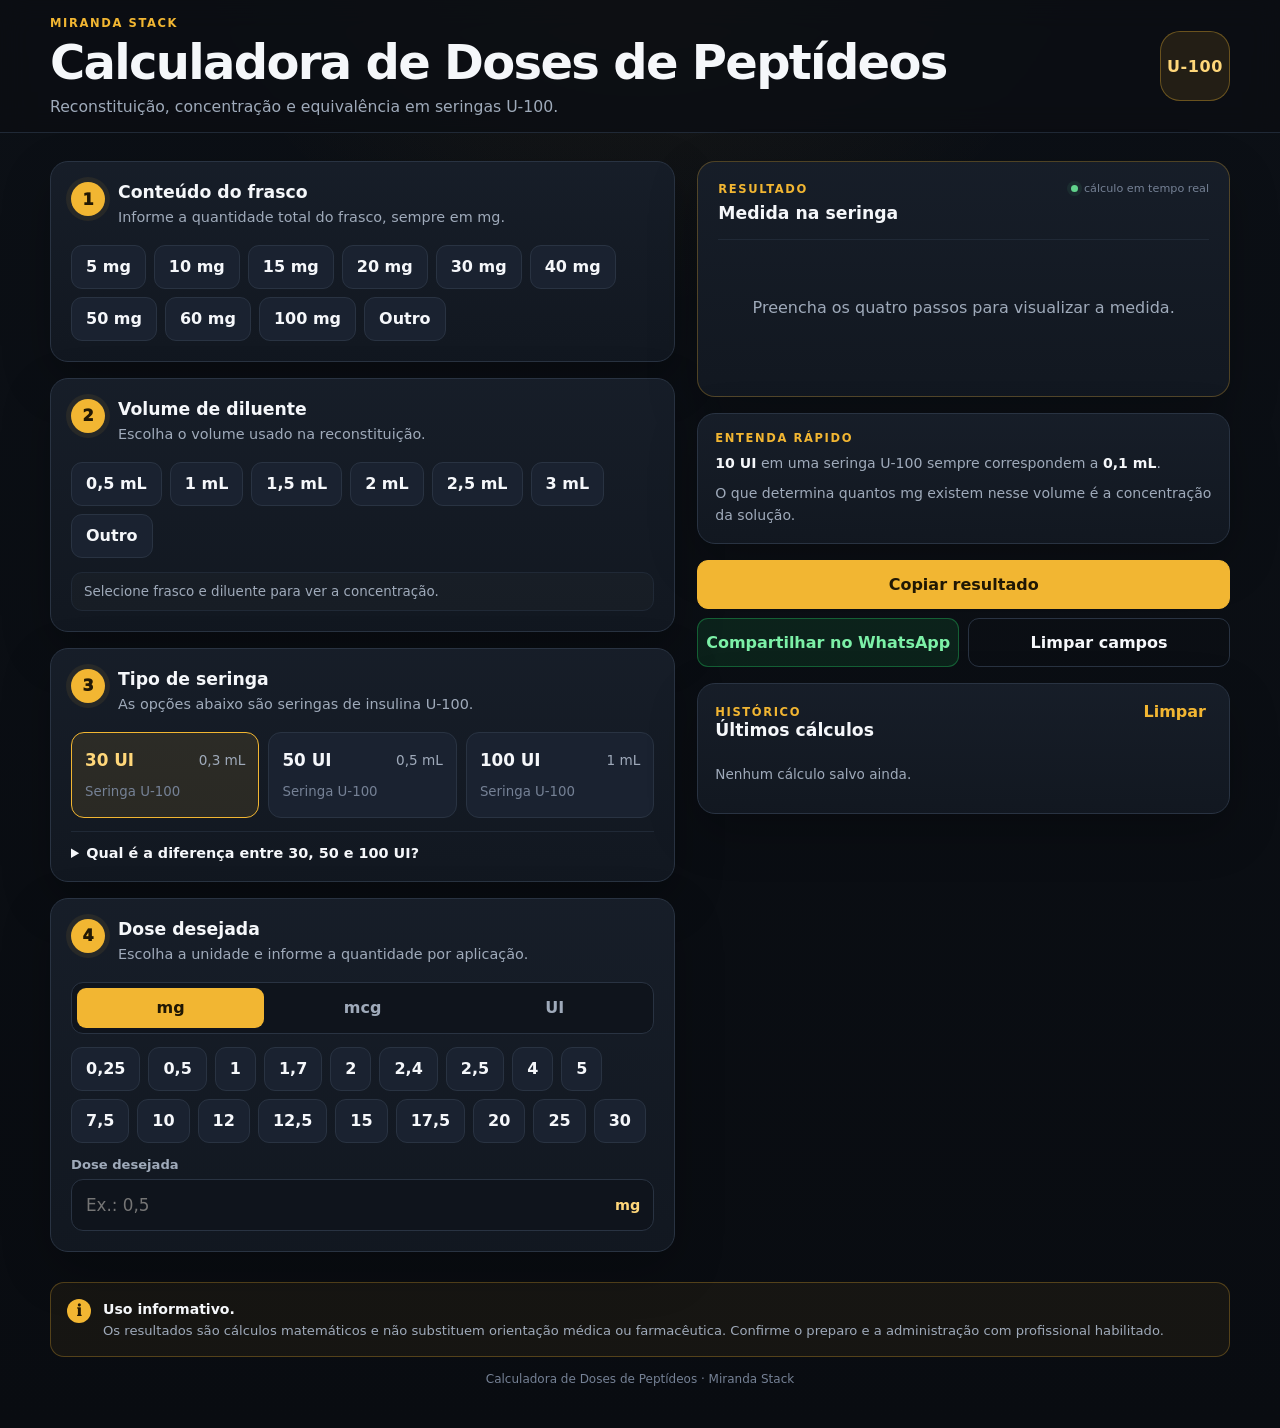
==== index.html @ e57f1956 "feat: publica Calculadora de Doses de Peptídeos" ====
<!doctype html>
<html lang="pt-BR">
<head>
  <meta charset="utf-8">
  <meta name="viewport" content="width=device-width, initial-scale=1">
  <meta name="theme-color" content="#0b0e13">
  <meta name="description" content="Calculadora de reconstituição, concentração e equivalência para seringas U-100.">
  <title>Calculadora de Doses de Peptídeos</title>
  <link rel="stylesheet" href="styles.css?v=2">
</head>
<body>
  <header class="site-header">
    <div class="shell header-inner">
      <div>
        <p class="brand-kicker">MIRANDA STACK</p>
        <h1>Calculadora de Doses de Peptídeos</h1>
        <p class="subtitle">Reconstituição, concentração e equivalência em seringas U-100.</p>
      </div>
      <div class="header-badge">U-100</div>
    </div>
  </header>

  <main class="shell">
    <section class="calculator-layout">
      <div class="form-column">

        <section class="step-card">
          <div class="step-title">
            <span class="step-number">1</span>
            <div>
              <h2>Conteúdo do frasco</h2>
              <p>Informe a quantidade total do frasco, sempre em mg.</p>
            </div>
          </div>
          <div class="chips" id="vialChips"></div>
          <label class="field hidden" id="vialOtherWrap">
            <span>Outro valor</span>
            <div class="input-wrap">
              <input id="vialOther" inputmode="decimal" autocomplete="off" placeholder="Ex.: 12,5">
              <b>mg</b>
            </div>
          </label>
        </section>

        <section class="step-card">
          <div class="step-title">
            <span class="step-number">2</span>
            <div>
              <h2>Volume de diluente</h2>
              <p>Escolha o volume usado na reconstituição.</p>
            </div>
          </div>
          <div class="chips" id="diluentChips"></div>
          <label class="field hidden" id="diluentOtherWrap">
            <span>Outro volume</span>
            <div class="input-wrap">
              <input id="diluentOther" inputmode="decimal" autocomplete="off" placeholder="Ex.: 1,8">
              <b>mL</b>
            </div>
          </label>
          <div class="inline-info" id="liveConcentration">Selecione frasco e diluente para ver a concentração.</div>
        </section>

        <section class="step-card">
          <div class="step-title">
            <span class="step-number">3</span>
            <div>
              <h2>Tipo de seringa</h2>
              <p>As opções abaixo são seringas de insulina U-100.</p>
            </div>
          </div>

          <div class="syringe-options" id="syringeOptions"></div>

          <details class="details-box">
            <summary>Qual é a diferença entre 30, 50 e 100 UI?</summary>
            <div class="details-content">
              <div><strong>30 UI</strong><span>capacidade máxima de 0,3 mL</span></div>
              <div><strong>50 UI</strong><span>capacidade máxima de 0,5 mL</span></div>
              <div><strong>100 UI</strong><span>capacidade máxima de 1,0 mL</span></div>
              <p><b>1 UI em uma seringa U-100 = 0,01 mL.</b> A seringa não altera a concentração. O que muda é a capacidade e a escala física.</p>
            </div>
          </details>
        </section>

        <section class="step-card">
          <div class="step-title">
            <span class="step-number">4</span>
            <div>
              <h2>Dose desejada</h2>
              <p>Escolha a unidade e informe a quantidade por aplicação.</p>
            </div>
          </div>

          <div class="segmented" id="doseUnitSelector">
            <button class="seg active" data-unit="mg" type="button">mg</button>
            <button class="seg" data-unit="mcg" type="button">mcg</button>
            <button class="seg" data-unit="ui" type="button">UI</button>
          </div>

          <div class="chips dose-chips" id="doseChips"></div>

          <label class="field">
            <span>Dose desejada</span>
            <div class="input-wrap">
              <input id="doseInput" inputmode="decimal" autocomplete="off" placeholder="Ex.: 0,5">
              <b id="doseSuffix">mg</b>
            </div>
          </label>
        </section>
      </div>

      <aside class="result-column">
        <section class="result-card">
          <div class="result-head">
            <div>
              <p class="result-kicker">RESULTADO</p>
              <h2>Medida na seringa</h2>
            </div>
            <span class="status-dot">cálculo em tempo real</span>
          </div>

          <div id="resultEmpty" class="result-empty">
            Preencha os quatro passos para visualizar a medida.
          </div>

          <div id="resultContent" class="hidden">
            <div class="pull-block">
              <span>PUXE ATÉ</span>
              <div><strong id="resultUi">0</strong><b>UI</b></div>
            </div>

            <div id="capacityAlert" class="alert hidden"></div>

            <div class="equivalents">
              <div><span>Volume</span><strong><b id="resultMl">0</b> mL</strong></div>
              <div><span>Dose</span><strong><b id="resultMg">0</b> mg</strong></div>
              <div><span>Equivalente</span><strong><b id="resultMcg">0</b> mcg</strong></div>
            </div>

            <section class="syringe-panel" aria-label="Escala visual da seringa">
              <div class="syringe-panel-head">
                <span>Seringa selecionada</span>
                <strong id="syringeTitle">30 UI · 0,3 mL</strong>
              </div>

              <div class="syringe-body">
                <div class="barrel">
                  <div class="liquid" id="syringeFill"></div>
                  <div class="dose-line" id="doseMarker"><span id="doseMarkerLabel">0 UI</span></div>
                  <div class="scale-layer" id="ticks"></div>
                </div>
                <div class="needle"></div>
              </div>

              <div class="scale-caption">Os números abaixo correspondem à graduação da seringa em UI.</div>
            </section>

            <div class="metrics">
              <div>
                <span>Concentração</span>
                <strong id="concentrationMg">0 mg/mL</strong>
                <small id="concentrationMcg">0 mcg/mL</small>
              </div>
              <div>
                <span>Doses no frasco</span>
                <strong id="doseCount">0</strong>
                <small>aproximadamente</small>
              </div>
            </div>
          </div>
        </section>

        <section class="explain-card">
          <div class="section-label">ENTENDA RÁPIDO</div>
          <div id="quickExplain">
            <p><strong>10 UI</strong> em uma seringa U-100 sempre correspondem a <strong>0,1 mL</strong>.</p>
            <p>O que determina quantos mg existem nesse volume é a concentração da solução.</p>
          </div>
        </section>

        <section class="actions">
          <button id="copyBtn" class="btn btn-primary" type="button">Copiar resultado</button>
          <button id="whatsappBtn" class="btn btn-whatsapp" type="button">Compartilhar no WhatsApp</button>
          <button id="clearBtn" class="btn btn-secondary" type="button">Limpar campos</button>
        </section>

        <section class="history-card">
          <div class="history-head">
            <div>
              <span class="section-label">HISTÓRICO</span>
              <h2>Últimos cálculos</h2>
            </div>
            <button id="clearHistoryBtn" class="text-button" type="button">Limpar</button>
          </div>
          <div id="historyList" class="history-list"></div>
        </section>
      </aside>
    </section>

    <footer class="site-footer">
      <div class="footer-notice">
        <span class="footer-icon">i</span>
        <div>
          <strong>Uso informativo.</strong>
          <p>Os resultados são cálculos matemáticos e não substituem orientação médica ou farmacêutica. Confirme o preparo e a administração com profissional habilitado.</p>
        </div>
      </div>
      <p class="footer-brand">Calculadora de Doses de Peptídeos · Miranda Stack</p>
    </footer>
  </main>

  <div id="toast" class="toast" role="status" aria-live="polite"></div>
  <script src="app.js?v=2"></script>
</body>
</html>
---- styles.css ----
:root{
  --bg:#0b0e13;
  --bg-soft:#10151d;
  --surface:#151b24;
  --surface-2:#1a2230;
  --surface-3:#0f141c;
  --border:#293342;
  --border-soft:#202936;
  --text:#f5f7fa;
  --muted:#9faaba;
  --muted-2:#758195;
  --accent:#f2b632;
  --accent-soft:#ffd77a;
  --accent-bg:rgba(242,182,50,.10);
  --danger:#ff7777;
  --danger-bg:rgba(255,119,119,.10);
  --whatsapp:#25d366;
  --shadow:0 18px 50px rgba(0,0,0,.24);
  --radius:18px;
}

*{box-sizing:border-box}
html{color-scheme:dark}
body{
  margin:0;
  font-family:Inter,ui-sans-serif,system-ui,-apple-system,BlinkMacSystemFont,"Segoe UI",sans-serif;
  color:var(--text);
  background:
    radial-gradient(circle at 50% -12%,rgba(242,182,50,.08),transparent 28%),
    linear-gradient(180deg,#0c1016 0,#090c11 100%);
  min-height:100vh;
}
button,input{font:inherit}
button{cursor:pointer}
button:focus-visible,input:focus-visible,summary:focus-visible{
  outline:2px solid var(--accent);
  outline-offset:3px;
}
.shell{width:min(1180px,calc(100% - 32px));margin:0 auto}

.site-header{
  border-bottom:1px solid var(--border-soft);
  background:rgba(11,14,19,.82);
  backdrop-filter:blur(14px);
}
.header-inner{
  min-height:132px;
  display:flex;
  align-items:center;
  justify-content:space-between;
  gap:24px;
}
.brand-kicker,.section-label,.result-kicker{
  margin:0 0 7px;
  font-size:.72rem;
  font-weight:850;
  letter-spacing:.14em;
  color:var(--accent);
}
h1{margin:0;font-size:clamp(1.9rem,4vw,3rem);line-height:1.06;letter-spacing:-.035em}
.subtitle{margin:9px 0 0;color:var(--muted);font-size:.98rem}
.header-badge{
  flex:0 0 auto;
  display:grid;
  place-items:center;
  width:70px;height:70px;
  border:1px solid rgba(242,182,50,.34);
  background:var(--accent-bg);
  border-radius:20px;
  color:var(--accent-soft);
  font-weight:900;
  letter-spacing:.04em;
}

.calculator-layout{
  display:grid;
  grid-template-columns:minmax(0,1.08fr) minmax(360px,.92fr);
  gap:22px;
  align-items:start;
  padding:28px 0 0;
}
.form-column,.result-column{display:grid;gap:16px}
.result-column{position:sticky;top:16px}

.step-card,.result-card,.explain-card,.history-card{
  border:1px solid var(--border);
  background:linear-gradient(180deg,rgba(23,30,41,.98),rgba(18,24,33,.98));
  box-shadow:var(--shadow);
  border-radius:var(--radius);
}
.step-card{padding:20px}
.step-title{display:flex;gap:13px;align-items:flex-start;margin-bottom:17px}
.step-number{
  flex:0 0 auto;
  width:34px;height:34px;
  border-radius:50%;
  display:grid;place-items:center;
  background:var(--accent);
  color:#221804;
  font-weight:950;
  box-shadow:0 0 0 5px rgba(242,182,50,.08);
}
.step-title h2,.history-head h2,.result-head h2{margin:0;font-size:1.08rem}
.step-title p{margin:5px 0 0;color:var(--muted);font-size:.9rem;line-height:1.45}

.chips{display:flex;flex-wrap:wrap;gap:8px}
.chip{
  min-height:44px;
  padding:0 14px;
  border:1px solid var(--border);
  border-radius:11px;
  background:var(--surface-2);
  color:var(--text);
  font-weight:780;
  transition:.15s ease;
}
.chip:hover{border-color:#445166;transform:translateY(-1px)}
.chip.active{
  border-color:var(--accent);
  background:var(--accent-bg);
  color:var(--accent-soft);
  box-shadow:inset 0 0 0 1px rgba(242,182,50,.10);
}

.field{display:grid;gap:7px;margin-top:14px}
.field>span{color:var(--muted);font-size:.82rem;font-weight:750}
.input-wrap{position:relative}
.input-wrap input{
  width:100%;
  height:52px;
  padding:0 68px 0 14px;
  border:1px solid var(--border);
  border-radius:12px;
  background:var(--surface-3);
  color:var(--text);
  font-size:1.05rem;
  outline:none;
}
.input-wrap input:focus{border-color:var(--accent);box-shadow:0 0 0 3px rgba(242,182,50,.08)}
.input-wrap b{
  position:absolute;right:14px;top:50%;transform:translateY(-50%);
  color:var(--accent-soft);font-size:.9rem;
}
.hidden{display:none!important}

.inline-info{
  margin-top:14px;
  padding:11px 12px;
  border:1px solid var(--border-soft);
  border-radius:11px;
  background:rgba(255,255,255,.018);
  color:var(--muted);
  font-size:.84rem;
}
.inline-info strong{color:var(--text)}

.syringe-options{display:grid;grid-template-columns:repeat(3,1fr);gap:9px}
.syringe-option{
  min-height:86px;
  padding:13px;
  text-align:left;
  display:grid;
  grid-template-columns:1fr auto;
  grid-template-areas:"ui ml" "sub sub";
  align-items:center;
  border:1px solid var(--border);
  border-radius:13px;
  background:var(--surface-2);
  color:var(--text);
}
.syringe-option strong{grid-area:ui;font-size:1.05rem}
.syringe-option span{grid-area:ml;color:var(--muted);font-size:.85rem}
.syringe-option small{grid-area:sub;color:var(--muted-2);margin-top:4px}
.syringe-option.active{
  border-color:var(--accent);
  background:var(--accent-bg);
}
.syringe-option.active strong{color:var(--accent-soft)}

.details-box{
  margin-top:13px;
  border-top:1px solid var(--border-soft);
  padding-top:13px;
}
.details-box summary{
  color:var(--text);
  font-weight:800;
  font-size:.9rem;
}
.details-content{padding-top:10px}
.details-content>div{
  display:flex;justify-content:space-between;gap:12px;
  padding:8px 0;
  border-bottom:1px solid var(--border-soft);
  color:var(--muted);
  font-size:.86rem;
}
.details-content>div strong{color:var(--text)}
.details-content p{color:var(--muted);font-size:.86rem;line-height:1.5;margin:12px 0 0}
.details-content p b{color:var(--text)}

.segmented{
  display:grid;
  grid-template-columns:repeat(3,1fr);
  gap:5px;
  padding:5px;
  margin-bottom:13px;
  border:1px solid var(--border);
  border-radius:12px;
  background:var(--surface-3);
}
.seg{
  min-height:40px;
  border:0;
  border-radius:9px;
  background:transparent;
  color:var(--muted);
  font-weight:850;
}
.seg.active{background:var(--accent);color:#201704}

.result-card{padding:20px;border-color:rgba(242,182,50,.27)}
.result-head{
  display:flex;justify-content:space-between;gap:12px;align-items:flex-start;
  padding-bottom:16px;border-bottom:1px solid var(--border-soft)
}
.status-dot{
  color:var(--muted-2);
  font-size:.7rem;
  white-space:nowrap;
}
.status-dot::before{
  content:"";
  display:inline-block;
  width:7px;height:7px;border-radius:50%;
  background:#61d38c;
  margin-right:6px;
  box-shadow:0 0 0 4px rgba(97,211,140,.08);
}
.result-empty{padding:56px 15px;text-align:center;color:var(--muted);line-height:1.5}
.pull-block{text-align:center;padding:22px 0 4px}
.pull-block>span{color:var(--muted);font-size:.77rem;font-weight:850;letter-spacing:.12em}
.pull-block>div{display:flex;justify-content:center;align-items:baseline;gap:8px;margin-top:4px}
.pull-block strong{
  font-size:clamp(4rem,10vw,6.4rem);
  line-height:.9;
  letter-spacing:-.06em;
  color:var(--accent);
  font-weight:950;
}
.pull-block b{font-size:1.08rem;color:var(--accent-soft)}

.alert{
  margin:12px 0 0;
  padding:11px 12px;
  border:1px solid rgba(255,119,119,.42);
  background:var(--danger-bg);
  color:#ffb7b7;
  border-radius:11px;
  font-size:.86rem;
}

.equivalents{display:grid;grid-template-columns:repeat(3,1fr);gap:8px;margin-top:15px}
.equivalents>div{
  padding:11px 9px;
  text-align:center;
  border:1px solid var(--border-soft);
  border-radius:11px;
  background:var(--surface-3);
}
.equivalents span{display:block;color:var(--muted-2);font-size:.7rem;text-transform:uppercase;letter-spacing:.06em}
.equivalents strong{display:block;margin-top:3px;color:var(--text);font-size:.9rem}
.equivalents strong b{font-size:1.02rem}

.syringe-panel{
  margin-top:18px;
  padding:15px 14px 16px;
  border:1px solid var(--border);
  border-radius:14px;
  background:#eef2f6;
  color:#161b22;
}
.syringe-panel-head{display:flex;justify-content:space-between;gap:10px;align-items:center;margin-bottom:12px}
.syringe-panel-head span{font-size:.72rem;color:#626d79;text-transform:uppercase;letter-spacing:.06em;font-weight:800}
.syringe-panel-head strong{font-size:.82rem;color:#1c232d}
.syringe-body{display:flex;align-items:center;padding:16px 6px 34px}
.barrel{
  position:relative;
  flex:1;
  height:72px;
  border:2px solid #8b95a3;
  border-radius:6px 13px 13px 6px;
  background:linear-gradient(180deg,#fff,#e8edf2);
  box-shadow:inset 0 0 0 5px rgba(255,255,255,.55);
}
.needle{width:32px;height:2px;background:#89939f;position:relative}
.needle::after{
  content:"";
  position:absolute;right:-10px;top:-1px;
  width:10px;height:2px;background:#89939f;
}
.liquid{
  position:absolute;left:0;top:0;bottom:0;width:0;
  background:linear-gradient(90deg,rgba(242,182,50,.28),rgba(242,182,50,.60));
  border-radius:4px 0 0 4px;
  transition:width .18s ease;
}
.scale-layer{position:absolute;inset:0;pointer-events:none}
.tick-line{
  position:absolute;top:0;
  width:1px;height:16px;
  background:#3d4650;
  transform:translateX(-50%);
}
.tick-line.major{height:28px;width:2px;background:#202832}
.tick-number{
  position:absolute;top:78px;
  transform:translateX(-50%);
  font-size:10px;
  font-weight:800;
  color:#303945;
  white-space:nowrap;
}
.tick-number.first{transform:none}
.tick-number.last{transform:translateX(-100%)}
.dose-line{
  position:absolute;
  top:-8px;bottom:-8px;
  width:3px;
  background:#c88f05;
  box-shadow:0 0 0 2px rgba(242,182,50,.18);
  z-index:3;
  transition:left .18s ease;
}
.dose-line span{
  position:absolute;
  bottom:80px;left:50%;
  transform:translateX(-50%);
  padding:4px 7px;
  border-radius:7px;
  background:#1b2028;
  color:#fff;
  font-size:10px;
  font-weight:850;
  white-space:nowrap;
}
.dose-line span::after{
  content:"";
  position:absolute;left:50%;bottom:-4px;
  transform:translateX(-50%);
  border-left:4px solid transparent;border-right:4px solid transparent;border-top:4px solid #1b2028;
}
.scale-caption{margin-top:5px;color:#697380;font-size:.7rem;text-align:center}

.metrics{display:grid;grid-template-columns:1.2fr .8fr;gap:9px;margin-top:15px}
.metrics>div{
  padding:12px;
  border:1px solid var(--border-soft);
  border-radius:11px;
  background:var(--surface-3);
}
.metrics span,.metrics small{display:block;color:var(--muted-2);font-size:.72rem}
.metrics strong{display:block;margin:4px 0 2px;font-size:1rem}

.explain-card,.history-card{padding:17px}
.explain-card p{color:var(--muted);font-size:.88rem;line-height:1.55;margin:8px 0 0}
.explain-card strong{color:var(--text)}

.actions{display:grid;grid-template-columns:1fr 1fr;gap:9px}
.btn{
  min-height:49px;
  border-radius:11px;
  border:1px solid var(--border);
  font-weight:850;
  color:var(--text);
  background:var(--surface-2);
}
.btn-primary{grid-column:1/-1;background:var(--accent);border-color:var(--accent);color:#201704}
.btn-whatsapp{background:rgba(37,211,102,.10);border-color:rgba(37,211,102,.35);color:#7cf0a7}
.btn-secondary{background:transparent}

.history-head{display:flex;justify-content:space-between;align-items:flex-start;gap:12px}
.text-button{border:0;background:transparent;color:var(--accent);font-weight:800}
.history-list{display:grid;gap:8px;margin-top:12px}
.history-empty{color:var(--muted);font-size:.85rem}
.history-item{
  display:flex;justify-content:space-between;gap:12px;
  padding:10px 11px;
  border:1px solid var(--border-soft);
  border-radius:10px;
  background:var(--surface-3);
}
.history-item small{display:block;color:var(--muted-2);font-size:.74rem;margin-top:2px}
.history-item strong{color:var(--accent-soft);white-space:nowrap}

.site-footer{padding:30px 0 42px}
.footer-notice{
  display:flex;gap:12px;align-items:flex-start;
  padding:16px;
  border:1px solid rgba(242,182,50,.28);
  background:rgba(242,182,50,.055);
  border-radius:14px;
}
.footer-icon{
  flex:0 0 auto;
  width:24px;height:24px;
  display:grid;place-items:center;
  border-radius:50%;
  background:var(--accent);
  color:#211704;
  font-weight:950;
  font-family:Georgia,serif;
}
.footer-notice strong{font-size:.88rem}
.footer-notice p{margin:3px 0 0;color:var(--muted);font-size:.82rem;line-height:1.45}
.footer-brand{text-align:center;color:var(--muted-2);font-size:.75rem;margin:15px 0 0}

.toast{
  position:fixed;left:50%;bottom:18px;z-index:20;
  transform:translate(-50%,25px);
  opacity:0;pointer-events:none;
  background:#f4f6f8;color:#161a20;
  padding:10px 14px;border-radius:999px;
  font-weight:800;font-size:.84rem;
  transition:.18s ease;
}
.toast.show{opacity:1;transform:translate(-50%,0)}

@media(max-width:900px){
  .calculator-layout{grid-template-columns:1fr}
  .result-column{position:static}
}
@media(max-width:620px){
  .shell{width:min(100% - 18px,680px)}
  .header-inner{min-height:112px}
  .header-badge{width:56px;height:56px;border-radius:16px}
  h1{font-size:1.75rem}
  .subtitle{font-size:.88rem}
  .calculator-layout{padding-top:14px;gap:12px}
  .form-column,.result-column{gap:12px}
  .step-card,.result-card,.explain-card,.history-card{border-radius:15px}
  .step-card,.result-card{padding:15px}
  .step-title{margin-bottom:14px}
  .syringe-options{grid-template-columns:1fr}
  .syringe-option{min-height:62px}
  .equivalents{grid-template-columns:repeat(3,1fr)}
  .equivalents>div{padding:9px 5px}
  .equivalents strong{font-size:.77rem}
  .equivalents strong b{font-size:.92rem}
  .metrics{grid-template-columns:1fr}
  .syringe-panel{padding:13px 8px 14px}
  .syringe-body{padding-left:1px;padding-right:1px}
  .tick-number{font-size:9px}
  .dose-line span{font-size:9px}
  .actions{grid-template-columns:1fr}
  .btn-primary{grid-column:auto}
}
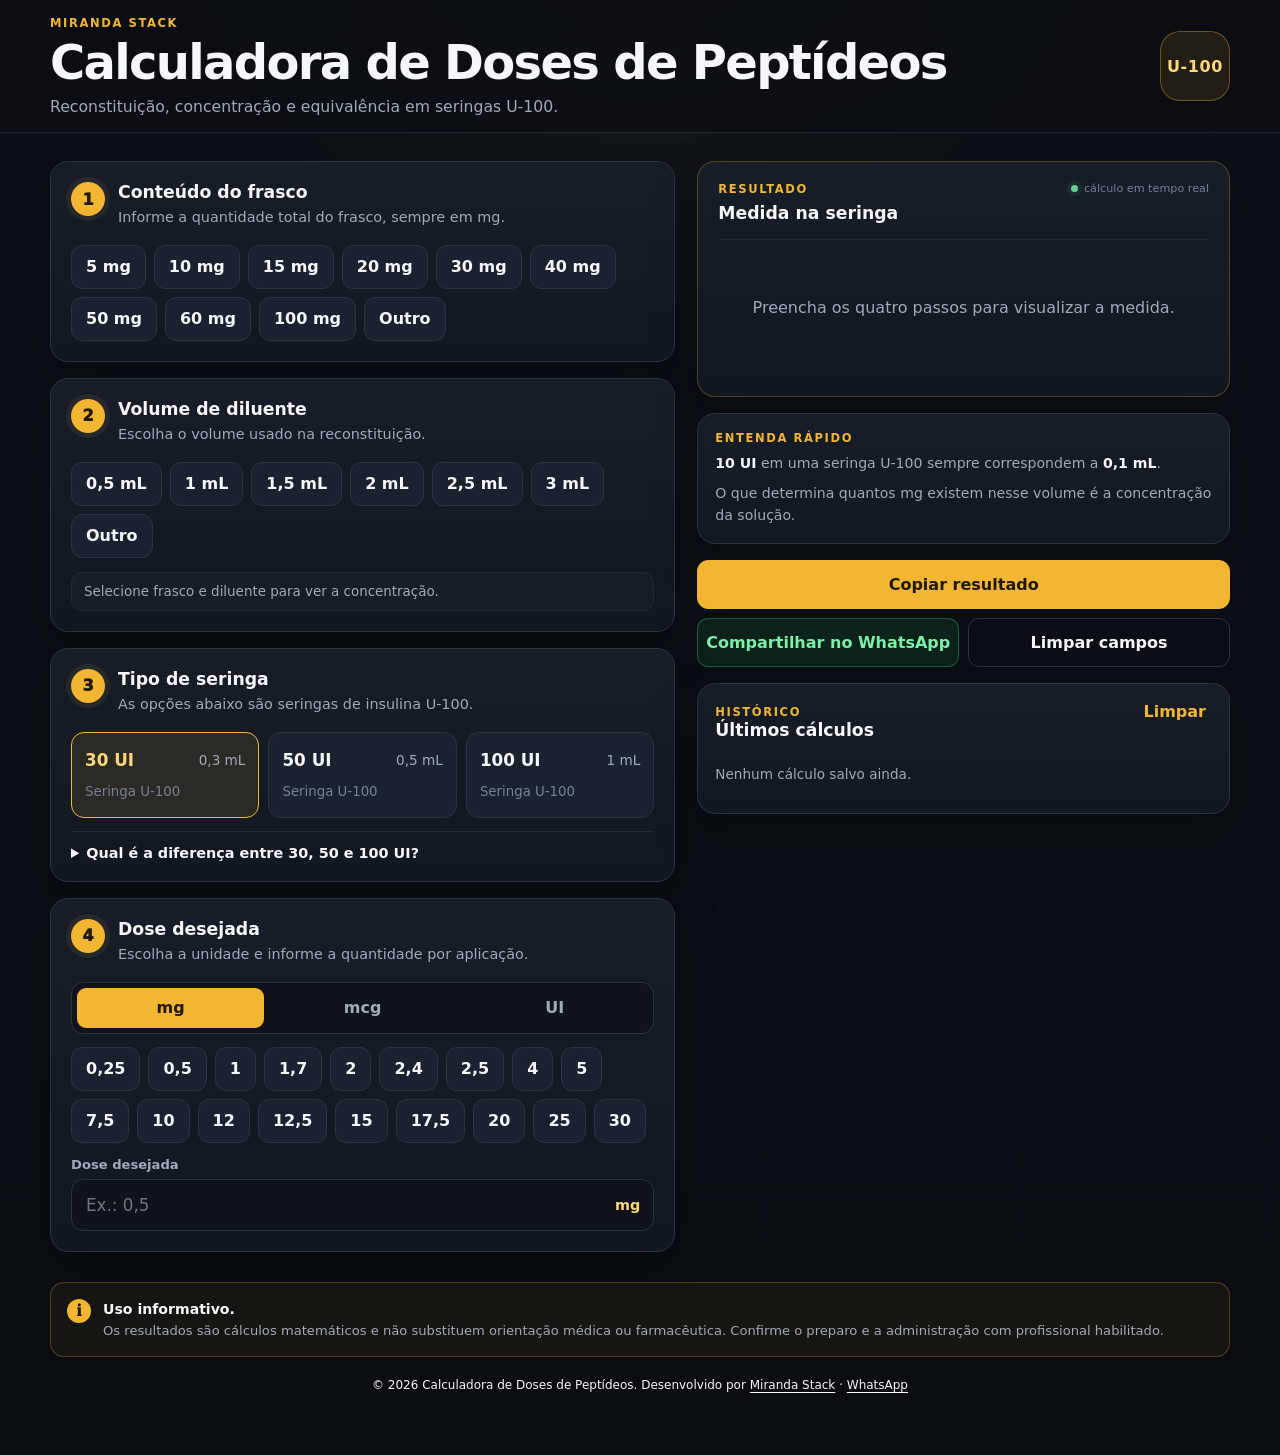
==== commit 2d27b3f4: "Atualiza WhatsApp comercial e adiciona crédito Miranda Stack" ====
--- a/index.html
+++ b/index.html
@@ -206,7 +206,9 @@
           <p>Os resultados são cálculos matemáticos e não substituem orientação médica ou farmacêutica. Confirme o preparo e a administração com profissional habilitado.</p>
         </div>
       </div>
-      <p class="footer-brand">Calculadora de Doses de Peptídeos · Miranda Stack</p>
+      <div class="mirandastack-credit" style="display:block;position:static;margin:0;padding:18px 16px;text-align:center;font-size:12px;font-weight:400;line-height:1.7;letter-spacing:normal;color:inherit;background:transparent;overflow-wrap:anywhere">
+  © 2026 Calculadora de Doses de Peptídeos. Desenvolvido por <a href="https://mirandastack.com" target="_blank" rel="noopener noreferrer" style="color:inherit;text-decoration:underline;text-underline-offset:3px">Miranda Stack</a> · <a href="https://wa.me/5521986331853" target="_blank" rel="noopener noreferrer" aria-label="WhatsApp comercial da Miranda Stack" style="color:inherit;text-decoration:underline;text-underline-offset:3px">WhatsApp</a>
+</div>
     </footer>
   </main>
 
